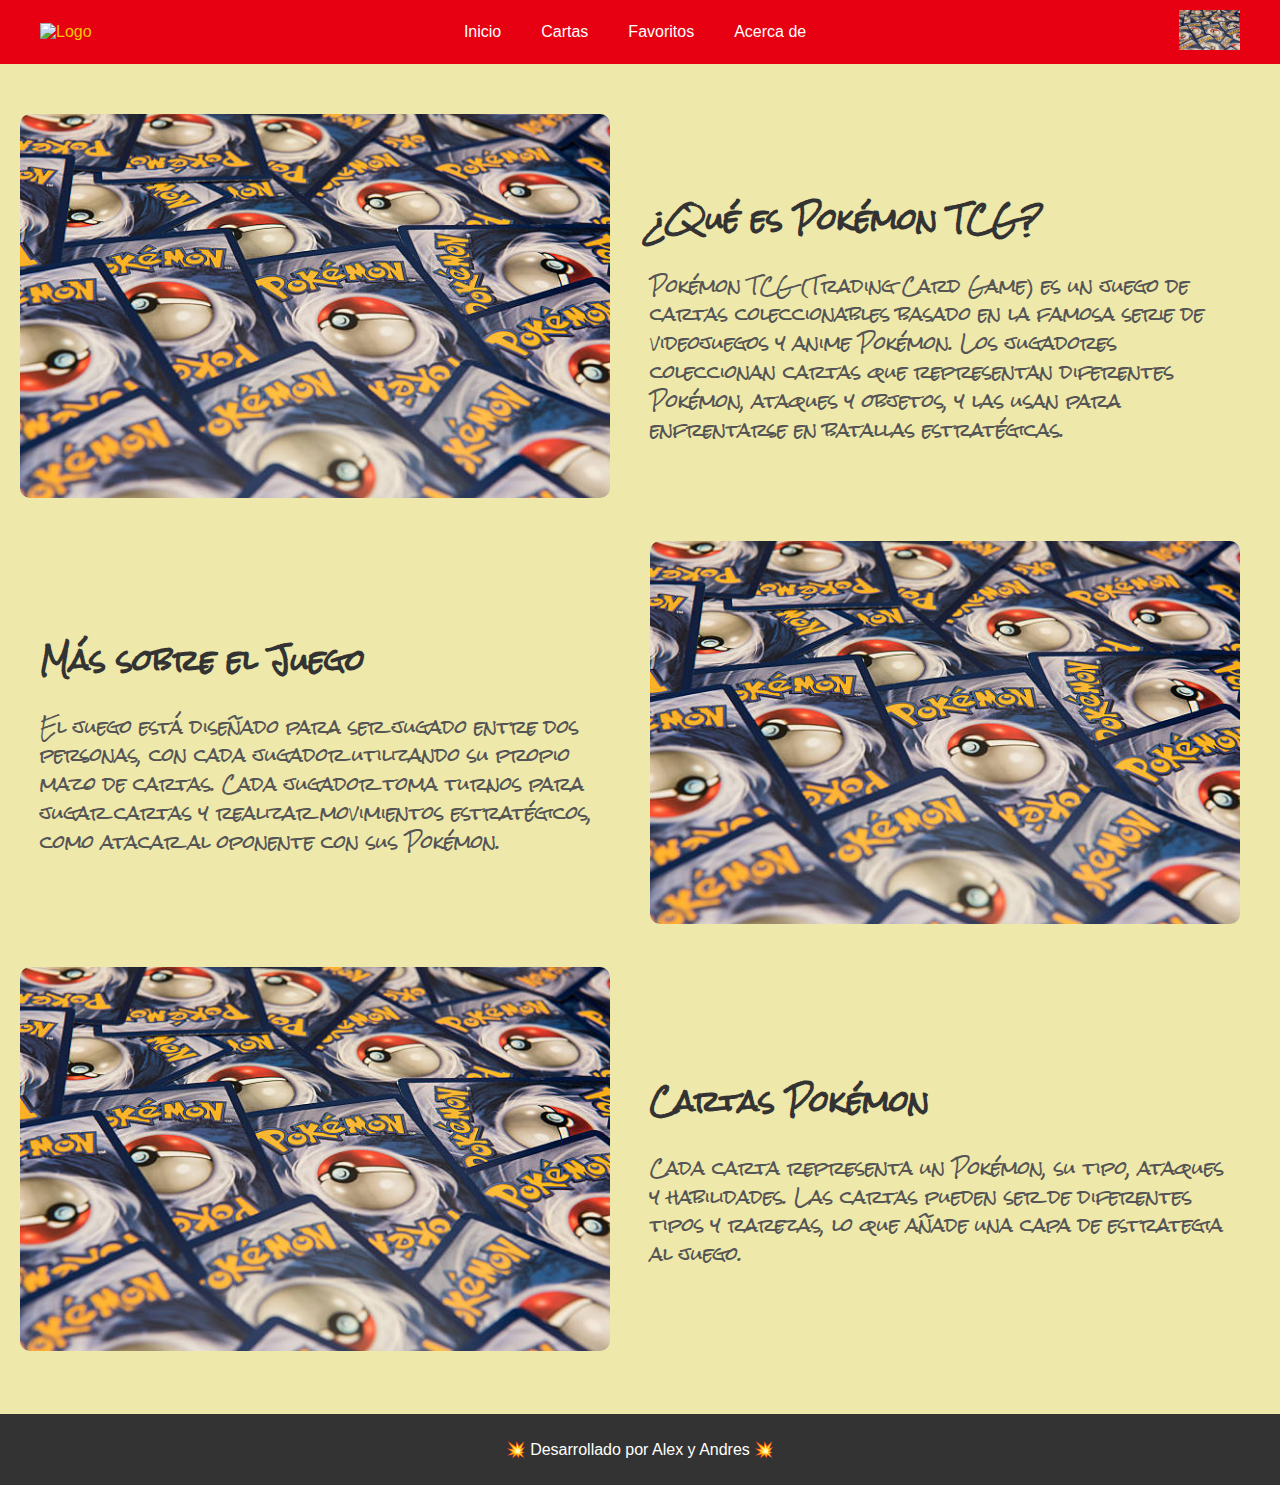
==== html/index.html @ e1897a1d "segundo commit" ====
<!DOCTYPE html>
<html lang="es">
<head>
  <meta charset="UTF-8">
  <meta name="viewport" content="width=device-width, initial-scale=1.0">
  <title>Pokémon TCG App</title>
  <link href="https://fonts.googleapis.com/css2?family=Rock+Salt&display=swap" rel="stylesheet">

  <link rel="stylesheet" href="../css/style.css">  
</head>
<body>
  <header>
    <div class="header-container">
      <!-- Logo centrado -->
      <img src="" alt="Logo" class="logo">
      
      <!-- Menú centrado -->
      <nav class="nav-menu">
        <a href="#">Inicio</a>
        <a href="cartas.html">Cartas</a>
        <a href="#">Favoritos</a>
        <a href="#">Acerca de</a>
      </nav>

      <!-- Icono de inicio de sesión a la derecha -->
      <div class="login-container">
        <a href="#" class="login-icon">
          <img src="../img/fondo.jpg" alt="Iniciar sesión" class="login-image">
        </a>
      </div>
    </div>
  </header>

  <main class="content-container "  style=" font-family: 'Rock Salt';">
    <!-- Primera sección: imagen a la izquierda, texto a la derecha -->
    <section class="section-flex">
      <div class="left">
        <img src="../img/fondo.jpg" alt="Imagen de Pokémon TCG" class="section-image">
      </div>
      <div class="right">
        <h2>¿Qué es Pokémon TCG?</h2>
        <p>
          Pokémon TCG (Trading Card Game) es un juego de cartas coleccionables basado en la famosa serie de videojuegos y anime Pokémon.
          Los jugadores coleccionan cartas que representan diferentes Pokémon, ataques y objetos, y las usan para enfrentarse en batallas estratégicas.
        </p>
      </div>
    </section>
  
    <!-- Segunda sección: texto a la izquierda, imagen a la derecha -->
    <section class="section-flex reverse">
      <div class="left">
        <img src="../img/fondo.jpg" alt="Imagen sobre Pokémon TCG" class="section-image">
       
      </div>
      <div class="right">
        <h2>Más sobre el Juego</h2>
        <p>
          El juego está diseñado para ser jugado entre dos personas, con cada jugador utilizando su propio mazo de cartas.
          Cada jugador toma turnos para jugar cartas y realizar movimientos estratégicos, como atacar al oponente con sus Pokémon.
        </p>
      </div>
    </section>
  
    <!-- Tercera sección: imagen a la izquierda, texto a la derecha -->
    <section class="section-flex">
      <div class="left">
        <img src="../img/fondo.jpg" alt="Imagen de cartas Pokémon" class="section-image">
      </div>
      <div class="right">
        <h2>Cartas Pokémon</h2>
        <p>
          Cada carta representa un Pokémon, su tipo, ataques y habilidades. Las cartas pueden ser de diferentes tipos y rarezas, lo que añade una capa de estrategia al juego.
        </p>
      </div>
    </section>
  </main>
  
  

  <footer>
    <p>💥 Desarrollado por Alex y Andres 💥</p>
  </footer>

  <script src="../js/script.js"></script>
  
</body>
</html>
---- css/style.css ----
/* Estilos generales */

:root {
    --pokemon-yellow: #F6C800;
    --pokemon-red: #E60012;
    --pokemon-black: #000000;
    --pokemon-white: 	#EEE8AA;
    --pokemon-light-blue: #70BFFF;
    --pokemon-light-green: #A8D08D;
}



body {
    font-family: Arial, sans-serif;
    margin: 0;
    padding: 0;
    background-color: var(--pokemon-white);
    color: var(--pokemon-black);
   
}

header {
    background-color: var(--pokemon-red);
    color: var(--pokemon-yellow);
    padding: 10px 20px;
    display: flex;
    justify-content: center;
    align-items: center;
}

.header-container {
    display: flex;
    justify-content: space-between;
    align-items: center;
    width: 100%;
    max-width: 1200px;
}

.logo {
    max-height: 50px;
    margin-right: auto;
}

.nav-menu {
    display: flex;
    gap: 20px;
    justify-content: center;
    flex-grow: 1;
}

.nav-menu a {
    color: white;
    text-decoration: none;
    padding: 10px;
    border-radius: 5px;
}

.nav-menu a:hover {
    background-color: #575757;
}

.login-container {
    margin-left: auto;
}

.login-icon {
    display: block;
}

.login-image {
    max-height: 40px;
}

.content-container {
    padding: 20px;
}

/* Estilos para las secciones con imágenes y texto */
.section-flex {
    display: flex;
    justify-content: space-between;
    align-items: center;
    margin: 30px 0;
}

/* Espaciado entre la imagen y el texto */
.section-flex .left, .section-flex .right {
    flex: 1;
    margin-right: 20px;  /* Separación a la derecha de la imagen */
}

.section-flex .left {
    margin-right: 20px;  /* Separación entre la imagen (izquierda) y el texto (derecha) */
}

.section-flex .right {
    margin-left: 20px;  /* Separación entre el texto (derecha) y la imagen (izquierda) */
}

/* Asegurando que las imágenes cubran su contenedor correctamente */
.section-flex .section-image {
    width: 100%;
    height: auto;
    border-radius: 10px;
    object-fit: cover;
}

/* Orden invertido para la segunda sección (imagen a la derecha y texto a la izquierda) */
.section-flex.reverse {
    flex-direction: row-reverse;
}

/* Estilo para los textos */
.section-flex h2 {
    font-size: 28px;
    color: #333;
    margin-bottom: 20px;
}

.section-flex p {
    font-size: 18px;
    line-height: 1.6;
    color: #555;
}
footer{
    background-color: #333;
    color: white;
    padding: 10px 20px;
    display: flex;
    justify-content: center;
    align-items: center;

}
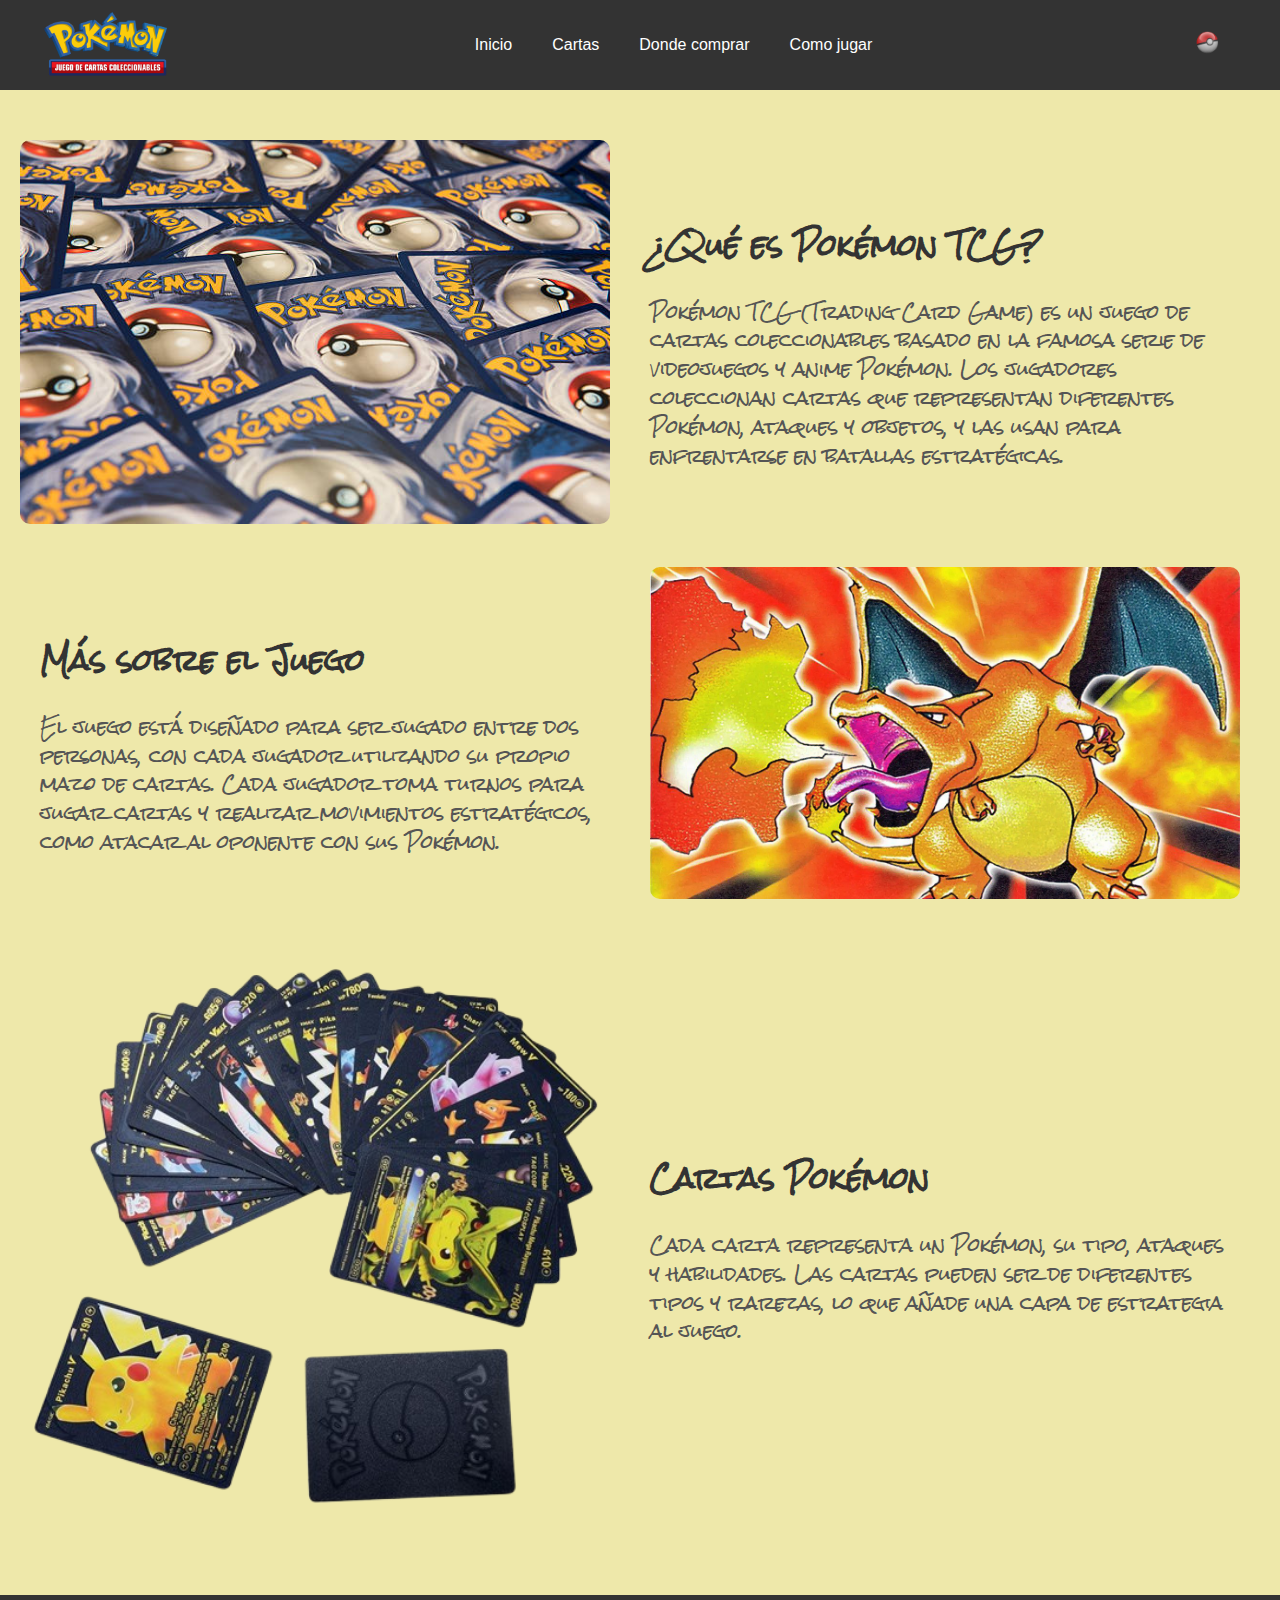
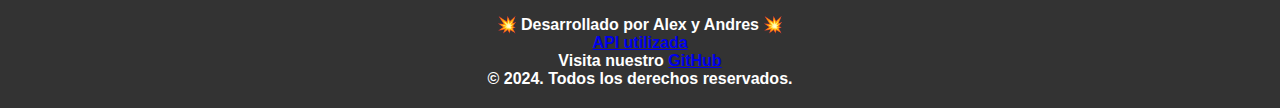
==== commit f29d6c4c: "nuevo comit" ====
--- a/html/index.html
+++ b/html/index.html
@@ -12,20 +12,20 @@
   <header>
     <div class="header-container">
       <!-- Logo centrado -->
-      <img src="" alt="Logo" class="logo">
+      <img src="../img/logo.png" alt="Logo" class="logo">
       
       <!-- Menú centrado -->
       <nav class="nav-menu">
-        <a href="#">Inicio</a>
+        <a href="index.html">Inicio</a>
         <a href="cartas.html">Cartas</a>
-        <a href="#">Favoritos</a>
-        <a href="#">Acerca de</a>
+        <a href="comprocarta.html">Donde comprar</a>
+        <a href="comojugar.html">Como jugar</a>
       </nav>
 
       <!-- Icono de inicio de sesión a la derecha -->
       <div class="login-container">
-        <a href="#" class="login-icon">
-          <img src="../img/fondo.jpg" alt="Iniciar sesión" class="login-image">
+        <a href="https://www.pokemon.com/es" class="login-icon">
+          <img src="../img/hola.png" alt="Iniciar sesión" class="login-image">
         </a>
       </div>
     </div>
@@ -49,7 +49,7 @@
     <!-- Segunda sección: texto a la izquierda, imagen a la derecha -->
     <section class="section-flex reverse">
       <div class="left">
-        <img src="../img/fondo.jpg" alt="Imagen sobre Pokémon TCG" class="section-image">
+        <img src="../img/foto1.jpeg " alt="Imagen sobre Pokémon TCG" class="section-image">
        
       </div>
       <div class="right">
@@ -64,7 +64,7 @@
     <!-- Tercera sección: imagen a la izquierda, texto a la derecha -->
     <section class="section-flex">
       <div class="left">
-        <img src="../img/fondo.jpg" alt="Imagen de cartas Pokémon" class="section-image">
+        <img src="../img/foto2.png" alt="Imagen de cartas Pokémon" class="section-image">
       </div>
       <div class="right">
         <h2>Cartas Pokémon</h2>
@@ -77,9 +77,13 @@
   
   
 
-  <footer>
+  <footer >
     <p>💥 Desarrollado por Alex y Andres 💥</p>
-  </footer>
+    <p><a href=" https://pokemontcg.io/" target="_blank">API utilizada</a></p>
+    <p>Visita nuestro <a href="https://github.com/alexmo05" target="_blank">GitHub</a></p>
+    <p>&copy; 2024. Todos los derechos reservados.</p>
+</footer>
+
 
   <script src="../js/script.js"></script>
   
--- a/css/style.css
+++ b/css/style.css
@@ -21,14 +21,14 @@
 }
 
 header {
-    background-color: var(--pokemon-red);
-    color: var(--pokemon-yellow);
+    background-color: #333;
+    color: white;
     padding: 10px 20px;
     display: flex;
     justify-content: center;
     align-items: center;
+    
 }
-
 .header-container {
     display: flex;
     justify-content: space-between;
@@ -38,7 +38,7 @@
 }
 
 .logo {
-    max-height: 50px;
+    max-height: 70px;
     margin-right: auto;
 }
 
@@ -123,13 +123,15 @@
     line-height: 1.6;
     color: #555;
 }
-footer{
+footer {
     background-color: #333;
     color: white;
-    padding: 10px 20px;
-    display: flex;
-    justify-content: center;
-    align-items: center;
-
-}
-
+    padding: 20px;
+    text-align: center;
+    font-size: 1em;
+  }
+  
+  footer p {
+    margin: 0;
+    font-weight: bold;
+  }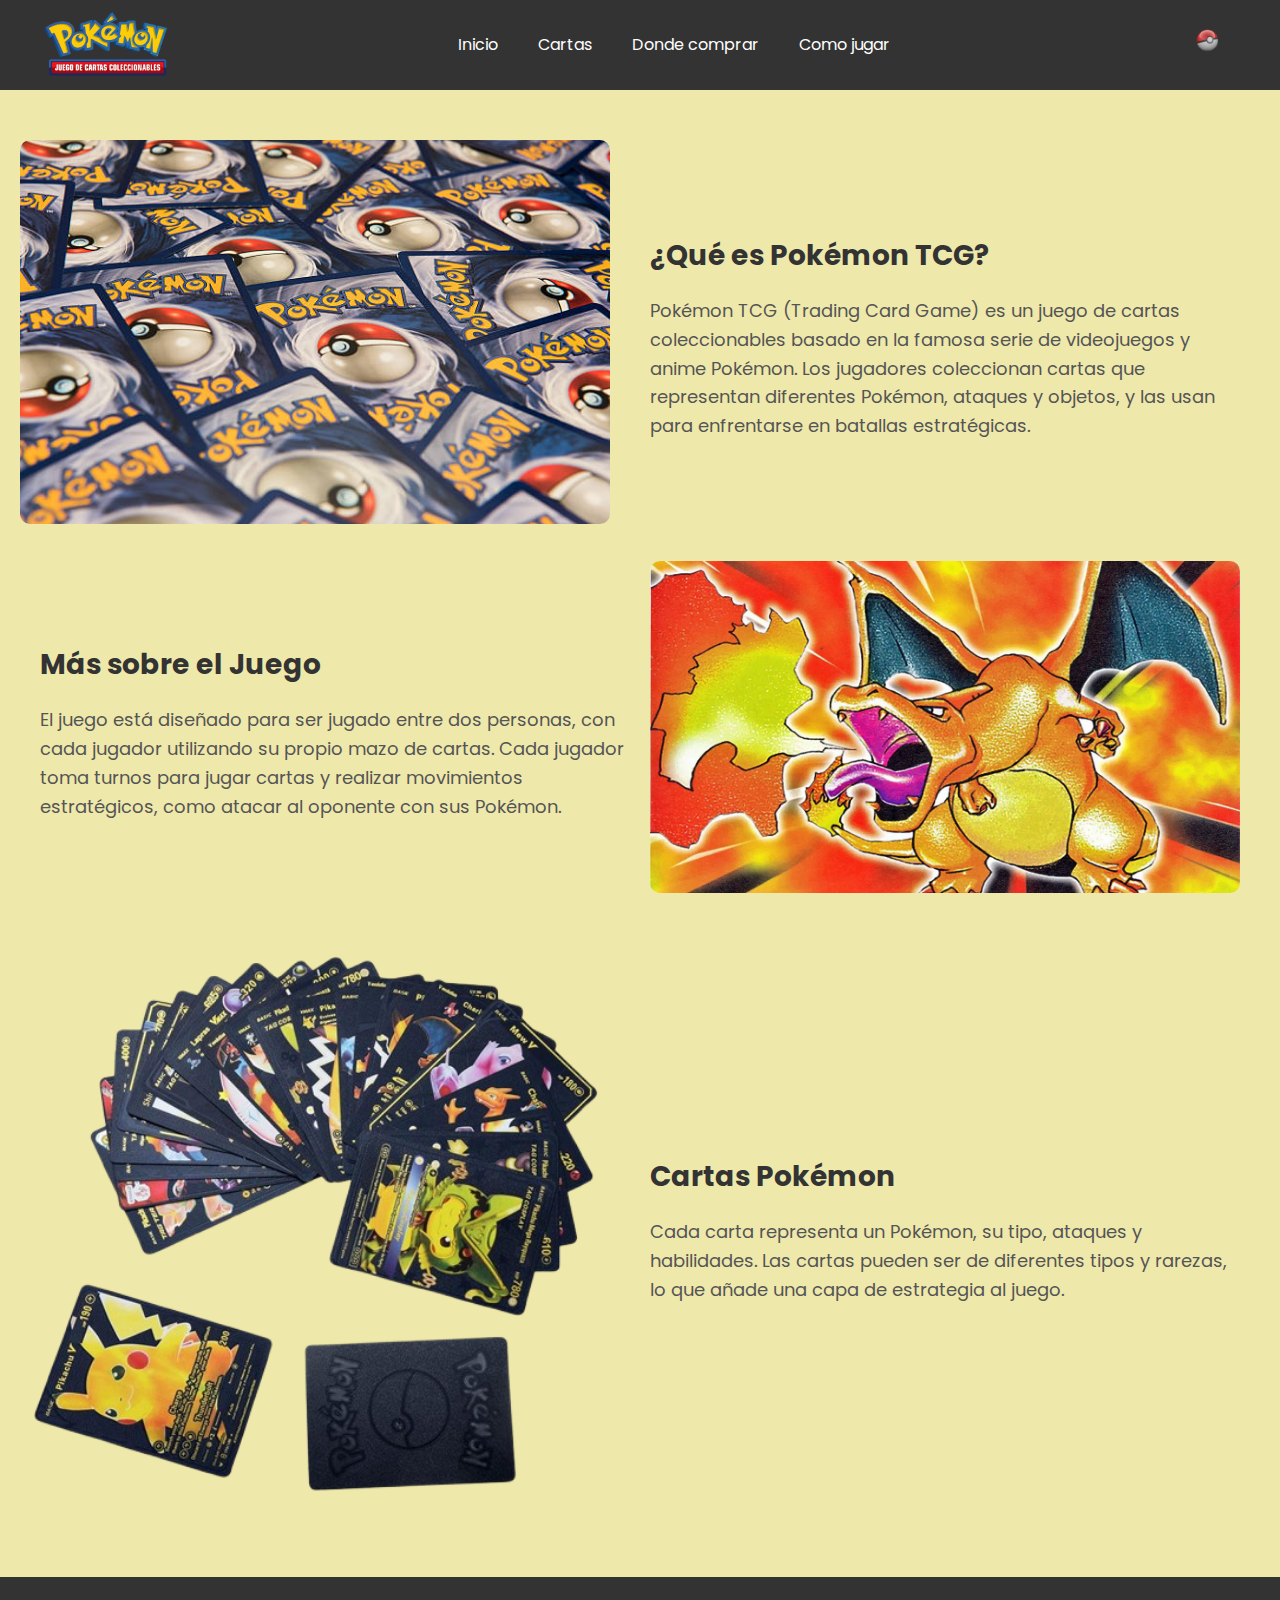
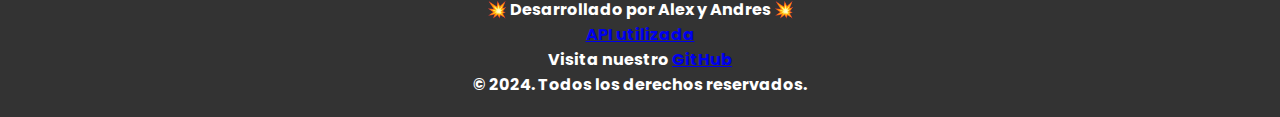
==== commit 565f9b22: "FINAL COMMIT" ====
--- a/html/index.html
+++ b/html/index.html
@@ -5,6 +5,8 @@
   <meta name="viewport" content="width=device-width, initial-scale=1.0">
   <title>Pokémon TCG App</title>
   <link href="https://fonts.googleapis.com/css2?family=Rock+Salt&display=swap" rel="stylesheet">
+  <link href="https://fonts.googleapis.com/css2?family=Poppins:wght@400;600&display=swap" rel="stylesheet">
+
 
   <link rel="stylesheet" href="../css/style.css">  
 </head>
@@ -31,7 +33,7 @@
     </div>
   </header>
 
-  <main class="content-container "  style=" font-family: 'Rock Salt';">
+  <main class="content-container "  style=" font-family: 'Poppins', sans-serif;">
     <!-- Primera sección: imagen a la izquierda, texto a la derecha -->
     <section class="section-flex">
       <div class="left">
--- a/css/style.css
+++ b/css/style.css
@@ -17,6 +17,7 @@
     padding: 0;
     background-color: var(--pokemon-white);
     color: var(--pokemon-black);
+    font-family: 'Poppins', sans-serif;
    
 }
 
